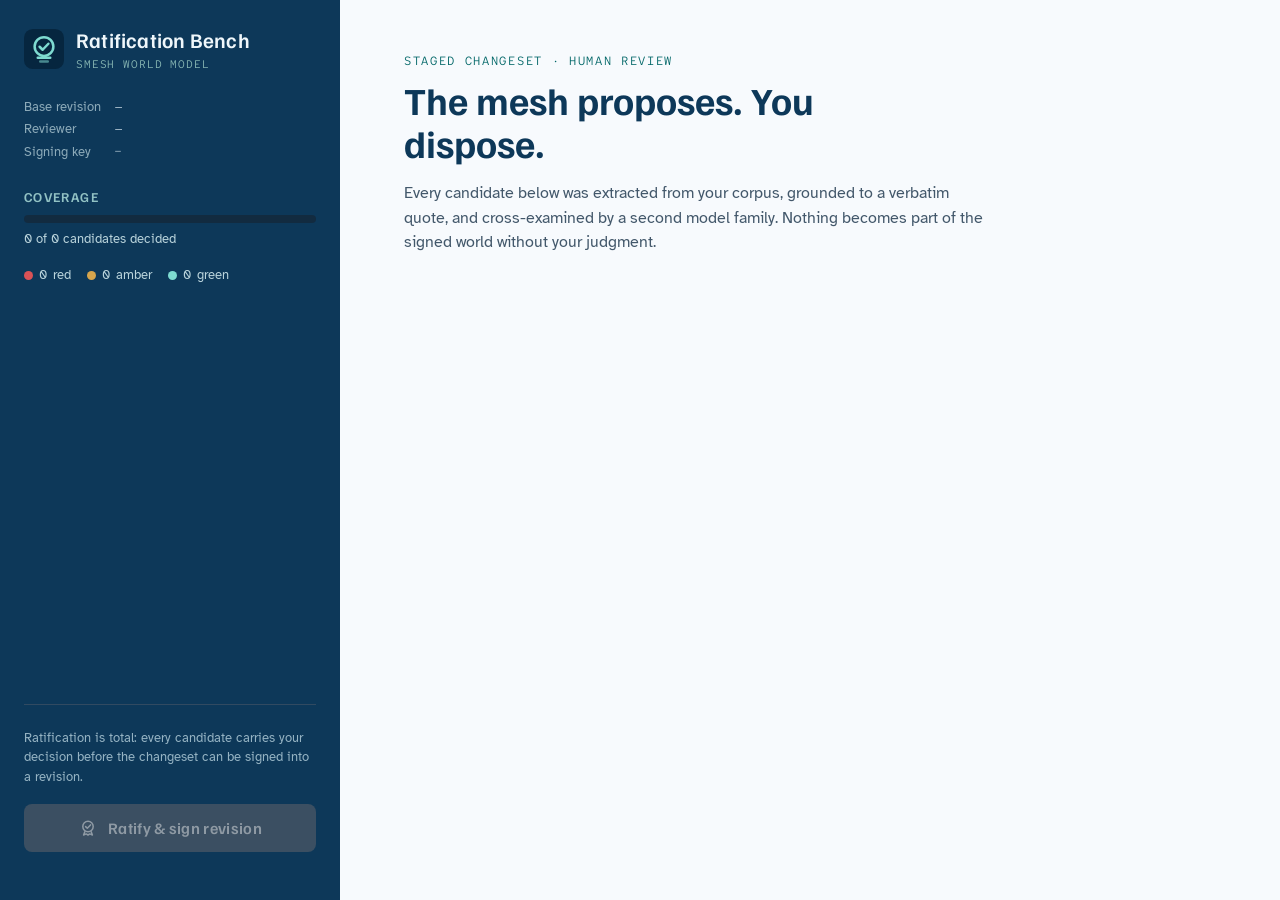
==== smesh-ratify/assets/index.html @ a7c9e63e "feat(world): smesh-ratify - the ratification bench (Phase 4) The human merge authority, made real: -" ====
<!doctype html>
<html lang="en">
<head>
<meta charset="utf-8">
<meta name="viewport" content="width=device-width, initial-scale=1">
<title>Ratification Bench — SMESH World Model</title>
<meta name="description" content="Review, amend, and sign the staged world-model changeset. The mesh proposes; you dispose.">
<meta name="theme-color" content="#05375E">
<meta property="og:title" content="Ratification Bench">
<meta property="og:description" content="Human sign-off over machine-extracted organizational knowledge.">
<link rel="icon" href='data:image/svg+xml,<svg xmlns="http://www.w3.org/2000/svg" viewBox="0 0 32 32"><rect width="32" height="32" rx="7" fill="%2305375E"/><circle cx="16" cy="14" r="7.5" fill="none" stroke="%236CDCD8" stroke-width="2"/><path d="M12.5 14.2l2.4 2.4 4.6-4.8" fill="none" stroke="%236CDCD8" stroke-width="2" stroke-linecap="round" stroke-linejoin="round"/><path d="M11 23h10" stroke="%236CDCD8" stroke-width="2" stroke-linecap="round"/><path d="M13 26h6" stroke="%236CDCD8" stroke-width="2" stroke-linecap="round" opacity=".55"/></svg>'>
<link rel="preconnect" href="https://fonts.googleapis.com">
<link rel="preconnect" href="https://fonts.gstatic.com" crossorigin>
<link href="https://fonts.googleapis.com/css2?family=Familjen+Grotesk:wght@500;600;700&family=Atkinson+Hyperlegible:ital,wght@0,400;0,700;1,400&family=Red+Hat+Mono:wght@400;500&display=swap" rel="stylesheet">
<style>
:root{
  --navy:oklch(0.33 0.075 247);          /* zuub #05375E */
  --navy-deep:oklch(0.26 0.06 247);
  --indigo:oklch(0.37 0.08 272);         /* zuub #2B3C6A */
  --blue:oklch(0.55 0.13 253);           /* zuub #1870C9 */
  --teal:oklch(0.83 0.09 187);           /* zuub #6CDCD8 */
  --teal-ink:oklch(0.46 0.085 195);
  --cyan:oklch(0.76 0.12 215);
  --paper:oklch(0.985 0.005 247);
  --paper-tint:oklch(0.958 0.013 247);   /* zuub #E9F1FB family */
  --paper-deep:oklch(0.93 0.02 247);
  --ink:oklch(0.29 0.05 247);
  --ink-soft:oklch(0.45 0.04 247);
  --ink-faint:oklch(0.58 0.03 247);
  --hairline:oklch(0.87 0.02 247);
  --red:oklch(0.5 0.16 22);
  --red-tint:oklch(0.95 0.025 22);
  --amber:oklch(0.55 0.11 70);
  --amber-tint:oklch(0.955 0.03 85);
  --green-ink:oklch(0.46 0.09 175);
  --green-tint:oklch(0.95 0.03 180);
  --space-xs:4px; --space-sm:8px; --space-md:16px; --space-lg:24px; --space-xl:48px; --space-2xl:96px;
  --font-display:"Familjen Grotesk",sans-serif;
  --font-body:"Atkinson Hyperlegible",sans-serif;
  --font-mono:"Red Hat Mono",monospace;
}
*{box-sizing:border-box;margin:0}
html{color-scheme:light}
body{
  font-family:var(--font-body);font-size:1rem;line-height:1.55;color:var(--ink);
  background:var(--paper);
  min-height:100vh;
}
::selection{background:var(--teal);color:var(--navy-deep)}

/* ---------- shell ---------- */
.shell{display:grid;grid-template-columns:340px 1fr;min-height:100vh}
@media (max-width:960px){.shell{grid-template-columns:1fr}}

/* ---------- rail ---------- */
.rail{
  background:var(--navy);color:oklch(0.93 0.02 230);
  padding:var(--space-lg) var(--space-lg) var(--space-xl);
  display:flex;flex-direction:column;gap:var(--space-lg);
  position:sticky;top:0;height:100vh;overflow-y:auto;
}
@media (max-width:960px){.rail{position:static;height:auto}}
.wordmark{display:flex;align-items:center;gap:12px}
.wordmark svg{flex:none}
.wordmark h1{font-family:var(--font-display);font-weight:600;font-size:1.3rem;letter-spacing:.01em;color:oklch(0.97 0.01 230)}
.wordmark small{display:block;font-family:var(--font-mono);font-size:.68rem;font-weight:400;color:oklch(0.75 0.05 190);letter-spacing:.08em;text-transform:uppercase}
.rail .kv{display:grid;grid-template-columns:auto 1fr;gap:2px 14px;font-size:.82rem}
.rail .kv dt{color:oklch(0.72 0.04 230)}
.rail .kv dd{font-family:var(--font-mono);font-size:.78rem;overflow-wrap:anywhere;color:oklch(0.9 0.02 230)}
.progress-block h2{font-family:var(--font-display);font-size:.85rem;font-weight:600;letter-spacing:.1em;text-transform:uppercase;color:oklch(0.78 0.05 200);margin-bottom:var(--space-sm)}
.meter{height:8px;border-radius:4px;background:oklch(0.28 0.05 247);overflow:hidden}
.meter i{display:block;height:100%;background:var(--teal);border-radius:4px;transition:width .5s cubic-bezier(.22,1,.36,1)}
.meter-label{margin-top:6px;font-size:.82rem;color:oklch(0.85 0.03 220)}
.lane-tally{display:flex;gap:var(--space-md);margin-top:var(--space-md);font-size:.8rem}
.lane-tally span{display:flex;align-items:center;gap:6px;color:oklch(0.85 0.03 220)}
.dot{width:9px;height:9px;border-radius:50%}
.dot.red{background:oklch(0.62 0.17 22)}.dot.amber{background:oklch(0.75 0.12 80)}.dot.green{background:var(--teal)}

.sign-block{margin-top:auto;padding-top:var(--space-lg);border-top:1px solid oklch(0.4 0.05 247)}
.sign-block p{font-size:.8rem;color:oklch(0.75 0.04 230);margin-bottom:var(--space-md)}
button.sign{
  width:100%;display:flex;align-items:center;justify-content:center;gap:10px;
  font-family:var(--font-display);font-weight:600;font-size:1rem;letter-spacing:.02em;
  padding:14px 18px;border-radius:8px;border:none;cursor:pointer;
  background:var(--teal);color:var(--navy-deep);
  transition:transform .15s ease,box-shadow .15s ease,background .15s ease;
}
button.sign:hover:not(:disabled){transform:translateY(-1px);box-shadow:0 6px 18px oklch(0.7 0.1 190 / .35)}
button.sign:disabled{background:oklch(0.42 0.04 247);color:oklch(0.68 0.02 247);cursor:not-allowed}
.receipt{
  border:1px solid oklch(0.55 0.08 190);border-radius:10px;padding:var(--space-md);
  background:oklch(0.3 0.06 240);
}
.receipt h3{font-family:var(--font-display);font-size:.95rem;color:var(--teal);display:flex;gap:8px;align-items:center;margin-bottom:8px}
.receipt code{font-family:var(--font-mono);font-size:.72rem;color:oklch(0.9 0.02 220);overflow-wrap:anywhere;display:block}
.receipt .meta{margin-top:8px;font-size:.78rem;color:oklch(0.78 0.04 220)}

/* ---------- bench ---------- */
.bench{padding:var(--space-xl) clamp(24px,5vw,72px) var(--space-2xl);max-width:1060px}
.bench-head{margin-bottom:var(--space-xl)}
.bench-head .eyebrow{font-family:var(--font-mono);font-size:.75rem;letter-spacing:.14em;text-transform:uppercase;color:var(--teal-ink)}
.bench-head h2{font-family:var(--font-display);font-weight:700;font-size:clamp(1.7rem,3.2vw,2.4rem);line-height:1.12;color:var(--navy);margin-top:6px;max-width:22ch}
.bench-head p{margin-top:var(--space-md);max-width:58ch;color:var(--ink-soft)}

section.lane{margin-bottom:var(--space-xl)}
.lane-head{display:flex;align-items:baseline;gap:14px;margin-bottom:var(--space-md);flex-wrap:wrap}
.lane-head svg{align-self:center;flex:none}
.lane-head h3{font-family:var(--font-display);font-weight:600;font-size:1.15rem;color:var(--navy)}
.lane-head .count{font-family:var(--font-mono);font-size:.78rem;color:var(--ink-faint)}
.lane-head .note{font-size:.85rem;color:var(--ink-faint);flex-basis:100%;max-width:60ch}
.lane-red .lane-head h3{color:var(--red)}
button.batch{
  margin-left:auto;font-family:var(--font-display);font-weight:600;font-size:.82rem;
  border:1.5px solid var(--teal-ink);color:var(--teal-ink);background:transparent;
  border-radius:6px;padding:7px 14px;cursor:pointer;transition:background .15s ease,color .15s ease;
}
button.batch:hover{background:var(--teal-ink);color:var(--paper)}

/* docket rows */
.docket{border-top:1px solid var(--hairline)}
.row{border-bottom:1px solid var(--hairline)}
.row-line{
  display:grid;grid-template-columns:26px 1fr auto;gap:var(--space-md);align-items:center;
  padding:14px 4px;cursor:pointer;transition:background .12s ease;
}
.row-line:hover{background:var(--paper-tint)}
.row.open .row-line{background:var(--paper-tint)}
.row-line .glyph{color:var(--ink-faint)}
.lane-red .row-line .glyph{color:var(--red)}
.claim{font-size:.98rem;overflow-wrap:anywhere}
.claim .s{font-weight:700;color:var(--navy)}
.claim .k{font-family:var(--font-mono);font-size:.72rem;color:var(--teal-ink);padding:0 2px}
.claim .o{color:var(--ink)}
.row-side{display:flex;align-items:center;gap:12px}
.votes{font-family:var(--font-mono);font-size:.74rem;color:var(--ink-faint);white-space:nowrap}
.votes b{color:var(--green-ink);font-weight:500}
.votes i{color:var(--red);font-style:normal}
.chip{
  font-family:var(--font-display);font-weight:600;font-size:.7rem;letter-spacing:.05em;
  padding:3px 10px;border-radius:99px;white-space:nowrap;
}
.chip.approve{background:var(--green-tint);color:var(--green-ink)}
.chip.edit{background:var(--paper-deep);color:var(--indigo)}
.chip.reject{background:var(--red-tint);color:var(--red)}
.chip.defer{background:var(--amber-tint);color:var(--amber)}
.chip.pending{background:transparent;color:var(--ink-faint);border:1px dashed var(--hairline)}

/* expanded evidence */
.row-detail{display:grid;grid-template-rows:0fr;transition:grid-template-rows .35s cubic-bezier(.22,1,.36,1)}
.row.open .row-detail{grid-template-rows:1fr}
.row-detail>div{overflow:hidden}
.detail-inner{padding:6px 4px var(--space-lg) 42px;display:grid;gap:var(--space-md)}
@media (max-width:700px){.detail-inner{padding-left:4px}}
.evidence{background:var(--paper-tint);border:1px solid var(--hairline);border-radius:10px;padding:var(--space-md)}
.evidence-src{display:flex;align-items:center;gap:8px;font-family:var(--font-mono);font-size:.72rem;color:var(--ink-soft);margin-bottom:10px;flex-wrap:wrap}
.evidence-src .anchor{color:var(--teal-ink)}
.evidence blockquote{font-size:.92rem;color:var(--ink-soft);max-width:70ch}
.evidence mark{background:oklch(0.9 0.07 187);color:var(--navy-deep);padding:1px 2px;border-radius:2px}
.verdicts{display:grid;gap:6px}
.verdict{display:flex;gap:10px;align-items:baseline;font-size:.85rem}
.verdict .who{font-family:var(--font-mono);font-size:.7rem;white-space:nowrap;color:var(--ink-faint)}
.verdict.corroborate .word{color:var(--green-ink);font-weight:700}
.verdict.refute .word{color:var(--red);font-weight:700}
.verdict .why{color:var(--ink-soft)}
.actions{display:flex;gap:10px;flex-wrap:wrap}
.actions button{
  display:flex;align-items:center;gap:7px;
  font-family:var(--font-display);font-weight:600;font-size:.84rem;
  padding:8px 16px;border-radius:7px;cursor:pointer;border:1.5px solid transparent;
  transition:transform .12s ease,background .12s ease;
}
.actions button:active{transform:scale(.97)}
.actions .approve{background:var(--navy);color:var(--paper)}
.actions .approve:hover{background:var(--navy-deep)}
.actions .edit{border-color:var(--hairline);background:var(--paper);color:var(--indigo)}
.actions .edit:hover{border-color:var(--indigo)}
.actions .reject{border-color:var(--red-tint);background:var(--red-tint);color:var(--red)}
.actions .defer{border-color:var(--hairline);background:var(--paper);color:var(--amber)}
.edit-form{display:none;grid-template-columns:1fr;gap:8px;background:var(--paper-deep);border-radius:10px;padding:var(--space-md)}
.edit-form.on{display:grid}
.edit-form label{font-family:var(--font-mono);font-size:.68rem;letter-spacing:.06em;text-transform:uppercase;color:var(--ink-faint)}
.edit-form input{
  font-family:var(--font-body);font-size:.9rem;padding:8px 10px;border-radius:6px;
  border:1px solid var(--hairline);background:var(--paper);color:var(--ink);width:100%;
}
.edit-form input:focus{outline:2px solid var(--teal);outline-offset:1px;border-color:transparent}
.edit-form .row2{display:flex;gap:10px;justify-content:flex-end;margin-top:4px}
.edit-form .save{background:var(--teal-ink);color:var(--paper);border:none;border-radius:6px;padding:8px 16px;font-family:var(--font-display);font-weight:600;cursor:pointer}
.edit-form .cancel{background:transparent;border:none;color:var(--ink-faint);cursor:pointer;font-size:.84rem}

/* transparency ledger */
.transparency{margin-top:var(--space-2xl);border-top:1px solid var(--hairline);padding-top:var(--space-lg)}
.transparency h3{font-family:var(--font-display);font-size:1rem;color:var(--navy);display:flex;gap:10px;align-items:center}
.transparency p.note{font-size:.85rem;color:var(--ink-faint);margin:6px 0 var(--space-md);max-width:60ch}
.reject-row{display:grid;grid-template-columns:auto 1fr;gap:4px 12px;padding:10px 0;border-bottom:1px solid var(--hairline);font-size:.85rem}
.reject-row .who{font-family:var(--font-mono);font-size:.7rem;color:var(--ink-faint)}
.reject-row .what{color:var(--ink-soft);text-decoration:line-through;text-decoration-color:oklch(0.6 0.1 22 / .6)}
.reject-row .why{grid-column:2;font-size:.78rem;color:var(--red)}

/* toast + empty */
.toast{
  position:fixed;bottom:24px;right:24px;background:var(--navy);color:var(--paper);
  font-family:var(--font-display);font-size:.9rem;padding:12px 18px;border-radius:8px;
  opacity:0;transform:translateY(8px);transition:opacity .25s ease,transform .25s ease;pointer-events:none;
  box-shadow:0 8px 30px oklch(0.3 0.06 247 / .35);
}
.toast.on{opacity:1;transform:none}
.empty{padding:var(--space-2xl) 0;text-align:left;max-width:52ch}
.empty h3{font-family:var(--font-display);color:var(--navy);font-size:1.3rem;margin-bottom:10px}
.empty p{color:var(--ink-soft);font-size:.95rem}
.empty code{font-family:var(--font-mono);font-size:.8rem;background:var(--paper-tint);padding:2px 6px;border-radius:4px}

@media (prefers-reduced-motion:reduce){
  *,*::before,*::after{transition-duration:.01ms!important;animation-duration:.01ms!important}
}
</style>
</head>
<body>
<!-- icon sprite: hand-drawn 20px grid, 1.5px stroke -->
<svg width="0" height="0" style="position:absolute" aria-hidden="true">
  <defs>
    <symbol id="i-seal" viewBox="0 0 20 20"><circle cx="10" cy="8.5" r="5.2" fill="none" stroke="currentColor" stroke-width="1.5"/><path d="M7.6 8.6l1.7 1.7 3.2-3.4" fill="none" stroke="currentColor" stroke-width="1.5" stroke-linecap="round" stroke-linejoin="round"/><path d="M7 13.2L5.6 17l2.6-1.1L10 17l1.8-1.1L14.4 17 13 13.2" fill="none" stroke="currentColor" stroke-width="1.5" stroke-linejoin="round"/></symbol>
    <symbol id="i-scale" viewBox="0 0 20 20"><path d="M10 3v13M6.5 16h7" fill="none" stroke="currentColor" stroke-width="1.5" stroke-linecap="round"/><path d="M10 4.5L4.8 6.2m5.2-1.7l5.2 1.7" fill="none" stroke="currentColor" stroke-width="1.5" stroke-linecap="round"/><path d="M2.8 10.4a2 2 0 004 0zm9.4 0a2 2 0 004 0z" fill="none" stroke="currentColor" stroke-width="1.5" stroke-linejoin="round"/><path d="M4.8 6.4l-2 4m2-4l2 4m8.4-4l-2 4m2-4l2 4" fill="none" stroke="currentColor" stroke-width="1.5" stroke-linecap="round"/></symbol>
    <symbol id="i-quote" viewBox="0 0 20 20"><path d="M4 12.5c0-3.6 1.8-6 4.5-7.3l.7 1.2C7.4 7.5 6.6 8.8 6.4 10c1.4 0 2.5 1 2.5 2.4A2.4 2.4 0 016.4 15 2.5 2.5 0 014 12.5zm7 0c0-3.6 1.8-6 4.5-7.3l.7 1.2c-1.8 1.1-2.6 2.4-2.8 3.6 1.4 0 2.5 1 2.5 2.4a2.4 2.4 0 01-2.5 2.6 2.5 2.5 0 01-2.4-2.5z" fill="currentColor"/></symbol>
    <symbol id="i-doc-md" viewBox="0 0 20 20"><rect x="3.5" y="2.5" width="13" height="15" rx="2" fill="none" stroke="currentColor" stroke-width="1.5"/><path d="M6.5 13V8l2 2.4L10.5 8v5m2.8-5v5m0 0l-1.6-1.7m1.6 1.7l1.6-1.7" fill="none" stroke="currentColor" stroke-width="1.3" stroke-linecap="round" stroke-linejoin="round"/></symbol>
    <symbol id="i-doc-eml" viewBox="0 0 20 20"><rect x="2.5" y="4.5" width="15" height="11" rx="2" fill="none" stroke="currentColor" stroke-width="1.5"/><path d="M3.5 6l6.5 5 6.5-5" fill="none" stroke="currentColor" stroke-width="1.5" stroke-linecap="round" stroke-linejoin="round"/></symbol>
    <symbol id="i-doc-pdf" viewBox="0 0 20 20"><path d="M5 2.5h6.5L16 7v8.5a2 2 0 01-2 2H5a2 2 0 01-2-2v-11a2 2 0 012-2z" fill="none" stroke="currentColor" stroke-width="1.5" stroke-linejoin="round"/><path d="M11.5 3v4H16" fill="none" stroke="currentColor" stroke-width="1.5" stroke-linejoin="round"/><path d="M6.2 14.2c1.8-.6 5-4.6 4.4-6.2-.2-.6-1-.6-1.2 0-.5 1.4 1.6 4.8 3.6 5.4" fill="none" stroke="currentColor" stroke-width="1.3" stroke-linecap="round"/></symbol>
    <symbol id="i-check" viewBox="0 0 20 20"><path d="M4 10.5l4 4L16.5 6" fill="none" stroke="currentColor" stroke-width="1.8" stroke-linecap="round" stroke-linejoin="round"/></symbol>
    <symbol id="i-pen" viewBox="0 0 20 20"><path d="M12.8 3.8l3.4 3.4L7.5 16H4v-3.5zM11.4 5.2l3.4 3.4" fill="none" stroke="currentColor" stroke-width="1.5" stroke-linecap="round" stroke-linejoin="round"/></symbol>
    <symbol id="i-x" viewBox="0 0 20 20"><path d="M5.5 5.5l9 9m0-9l-9 9" fill="none" stroke="currentColor" stroke-width="1.7" stroke-linecap="round"/></symbol>
    <symbol id="i-clock" viewBox="0 0 20 20"><circle cx="10" cy="10" r="7" fill="none" stroke="currentColor" stroke-width="1.5"/><path d="M10 6v4.3l2.8 1.6" fill="none" stroke="currentColor" stroke-width="1.5" stroke-linecap="round"/></symbol>
    <symbol id="i-shield" viewBox="0 0 20 20"><path d="M10 2.5l6 2.2v4.8c0 3.6-2.4 6.4-6 8-3.6-1.6-6-4.4-6-8V4.7z" fill="none" stroke="currentColor" stroke-width="1.5" stroke-linejoin="round"/><path d="M7.3 9.8l1.9 1.9 3.5-3.7" fill="none" stroke="currentColor" stroke-width="1.5" stroke-linecap="round" stroke-linejoin="round"/></symbol>
    <symbol id="i-fork" viewBox="0 0 20 20"><path d="M6 4.5v6a3.5 3.5 0 003.5 3.5h1A3.5 3.5 0 0014 10.5v-6" fill="none" stroke="currentColor" stroke-width="1.5" stroke-linecap="round"/><circle cx="6" cy="3.8" r="1.6" fill="none" stroke="currentColor" stroke-width="1.4"/><circle cx="14" cy="3.8" r="1.6" fill="none" stroke="currentColor" stroke-width="1.4"/><circle cx="10" cy="16.2" r="1.6" fill="none" stroke="currentColor" stroke-width="1.4"/></symbol>
    <symbol id="i-firewall" viewBox="0 0 20 20"><path d="M3 5.5h14M3 9.5h14M3 13.5h14" stroke="currentColor" stroke-width="1.5" stroke-linecap="round"/><path d="M7 5.5v4m6-4v4m-3 4v4M3 17.5h14" stroke="currentColor" stroke-width="1.5" stroke-linecap="round"/></symbol>
  </defs>
</svg>

<div class="shell">
  <aside class="rail">
    <div class="wordmark">
      <svg width="40" height="40" viewBox="0 0 32 32"><rect width="32" height="32" rx="7" fill="oklch(0.26 0.06 247)"/><circle cx="16" cy="14" r="7.5" fill="none" stroke="oklch(0.83 0.09 187)" stroke-width="2"/><path d="M12.5 14.2l2.4 2.4 4.6-4.8" fill="none" stroke="oklch(0.83 0.09 187)" stroke-width="2" stroke-linecap="round" stroke-linejoin="round"/><path d="M11 23h10" stroke="oklch(0.83 0.09 187)" stroke-width="2" stroke-linecap="round"/><path d="M13 26h6" stroke="oklch(0.83 0.09 187)" stroke-width="2" stroke-linecap="round" opacity=".55"/></svg>
      <h1>Ratification Bench<small>smesh world model</small></h1>
    </div>

    <dl class="kv">
      <dt>Base revision</dt><dd id="base-rev">—</dd>
      <dt>Reviewer</dt><dd id="reviewer">—</dd>
      <dt>Signing key</dt><dd id="vkey" style="font-size:.65rem">—</dd>
    </dl>

    <div class="progress-block">
      <h2>Coverage</h2>
      <div class="meter"><i id="meter" style="width:0%"></i></div>
      <div class="meter-label"><span id="decided">0</span> of <span id="total">0</span> candidates decided</div>
      <div class="lane-tally">
        <span><span class="dot red"></span><span id="tally-red">0</span> red</span>
        <span><span class="dot amber"></span><span id="tally-amber">0</span> amber</span>
        <span><span class="dot green"></span><span id="tally-green">0</span> green</span>
      </div>
    </div>

    <div class="sign-block" id="sign-block">
      <p>Ratification is total: every candidate carries your decision before the changeset can be signed into a revision.</p>
      <button class="sign" id="sign-btn" disabled>
        <svg width="20" height="20"><use href="#i-seal"/></svg>
        Ratify &amp; sign revision
      </button>
    </div>
  </aside>

  <main class="bench">
    <header class="bench-head">
      <span class="eyebrow">staged changeset · human review</span>
      <h2>The mesh proposes. You dispose.</h2>
      <p>Every candidate below was extracted from your corpus, grounded to a verbatim quote, and cross-examined by a second model family. Nothing becomes part of the signed world without your judgment.</p>
    </header>
    <div id="lanes"></div>
    <div id="transparency"></div>
  </main>
</div>

<div class="toast" id="toast"></div>

<script>
const LANES = [
  {id:"Red",   icon:"i-scale",  title:"Requires your judgment",
   note:"Contested: live evidence on both sides. The mesh does not resolve these — you do."},
  {id:"Amber", icon:"i-shield", title:"Review individually",
   note:"Normative or single-corroborator claims. Read the evidence before approving."},
  {id:"Green", icon:"i-check",  title:"Batch — spot-check",
   note:"High-consensus, exact-quote, low-risk. One gesture approves the lane; expand any row to verify."},
];
const DOC_ICON = n => n.endsWith(".pdf") ? "i-doc-pdf" : n.endsWith(".eml") ? "i-doc-eml" : "i-doc-md";
const esc = s => String(s).replace(/[&<>"']/g, c => ({"&":"&amp;","<":"&lt;",">":"&gt;",'"':"&quot;","'":"&#39;"}[c]));

let STATE = null;
const open = new Set();

async function load(){
  STATE = await (await fetch("/api/state")).json();
  render();
}

function decisionChip(d){
  if(!d) return `<span class="chip pending">undecided</span>`;
  if(d === "Approve" || d.Approve !== undefined) return `<span class="chip approve">approved</span>`;
  if(d === "Defer" || d.Defer !== undefined) return `<span class="chip defer">deferred</span>`;
  if(d.Reject) return `<span class="chip reject">rejected</span>`;
  if(d.Edit) return `<span class="chip edit">amended</span>`;
  return `<span class="chip pending">undecided</span>`;
}

function evidenceHtml(ev){
  const ctx = esc(ev.context);
  const q = esc(ev.quote);
  const marked = ctx.includes(q) ? ctx.replace(q, `<mark>${q}</mark>`) : `${ctx}<br><mark>${q}</mark>`;
  return `<div class="evidence">
    <div class="evidence-src">
      <svg width="16" height="16"><use href="#${DOC_ICON(ev.doc_name)}"/></svg>
      <span>${esc(ev.doc_name)}</span><span>·</span><span class="anchor">${esc(ev.anchor)}</span>
    </div>
    <blockquote>…${marked}…</blockquote>
  </div>`;
}

function rowHtml(c){
  const d = c.decision;
  const detailId = `d-${btoa(unescape(encodeURIComponent(c.key))).replace(/[^a-zA-Z0-9]/g,"")}`;
  return `<div class="row ${open.has(c.key) ? "open" : ""}" data-key="${esc(c.key)}">
    <div class="row-line" role="button" aria-expanded="${open.has(c.key)}" aria-controls="${detailId}" tabindex="0">
      <svg class="glyph" width="18" height="18"><use href="#${c.lane === "Red" ? "i-fork" : "i-quote"}"/></svg>
      <div class="claim"><span class="s">${esc(c.subject)}</span> <span class="k">—[${esc(c.kind)}]→</span> <span class="o">${esc(c.object)}</span></div>
      <div class="row-side">
        <span class="votes"><b>+${c.corroborations}</b>/<i>−${c.refutations}</i></span>
        ${decisionChip(d)}
      </div>
    </div>
    <div class="row-detail" id="${detailId}"><div><div class="detail-inner">
      ${c.evidence.map(evidenceHtml).join("")}
      <div class="verdicts">${c.verdicts.map(v => `
        <div class="verdict ${v.judgment.toLowerCase()}">
          <span class="who">${esc(v.by)}</span>
          <span class="word">${v.judgment === "Corroborate" ? "corroborates" : "refutes"}</span>
          <span class="why">${esc(v.rationale)}</span>
        </div>`).join("")}
      </div>
      <div class="actions">
        <button class="approve" data-act="approve"><svg width="16" height="16"><use href="#i-check"/></svg>Approve</button>
        <button class="edit" data-act="show-edit"><svg width="16" height="16"><use href="#i-pen"/></svg>Amend</button>
        <button class="reject" data-act="reject"><svg width="16" height="16"><use href="#i-x"/></svg>Reject</button>
        <button class="defer" data-act="defer"><svg width="16" height="16"><use href="#i-clock"/></svg>Defer for evidence</button>
      </div>
      <form class="edit-form" data-key="${esc(c.key)}">
        <label>Subject <input name="subject" value="${esc(c.subject)}"></label>
        <label>Kind <input name="kind" value="${esc(c.kind)}"></label>
        <label>Object <input name="object" value="${esc(c.object)}"></label>
        <div class="row2">
          <button type="button" class="cancel">Cancel</button>
          <button type="submit" class="save">Save amendment — your version wins</button>
        </div>
      </form>
    </div></div></div>
  </div>`;
}

function render(){
  const s = STATE;
  document.getElementById("base-rev").textContent = s.base_rev;
  document.getElementById("reviewer").textContent = s.reviewer;
  document.getElementById("vkey").textContent = s.verifying_key.slice(0,16) + "…" + s.verifying_key.slice(-8);
  const p = s.progress;
  document.getElementById("meter").style.width = p.total ? (100 * p.decided / p.total) + "%" : "0%";
  document.getElementById("decided").textContent = p.decided;
  document.getElementById("total").textContent = p.total;
  document.getElementById("tally-red").textContent = p.red;
  document.getElementById("tally-amber").textContent = p.amber;
  document.getElementById("tally-green").textContent = p.green;

  const lanesEl = document.getElementById("lanes");
  if(!s.candidates.length){
    lanesEl.innerHTML = `<div class="empty">
      <h3>No staged changeset yet</h3>
      <p>Run the refinery to produce one: <code>cargo run -p smesh-refinery</code> writes
      <code>refinery-staged.json</code>, then start this bench pointed at it.</p></div>`;
  } else {
    lanesEl.innerHTML = LANES.map(lane => {
      const rows = s.candidates.filter(c => c.lane === lane.id);
      if(!rows.length) return "";
      const batch = lane.id === "Green" && !s.signed
        ? `<button class="batch" id="batch-green">Approve remaining ${rows.filter(c => !c.decision).length} green</button>` : "";
      return `<section class="lane lane-${lane.id.toLowerCase()}">
        <div class="lane-head">
          <svg width="20" height="20" style="color:${lane.id === "Red" ? "var(--red)" : lane.id === "Amber" ? "var(--amber)" : "var(--green-ink)"}"><use href="#${lane.icon}"/></svg>
          <h3>${lane.title}</h3><span class="count">${rows.length}</span>${batch}
          <span class="note">${lane.note}</span>
        </div>
        <div class="docket">${rows.map(rowHtml).join("")}</div>
      </section>`;
    }).join("");
  }

  const t = document.getElementById("transparency");
  const rejected = s.rejected || [];
  t.innerHTML = `<div class="transparency">
    <h3><svg width="18" height="18"><use href="#i-firewall"/></svg>Confabulation firewall — ${rejected.length} emission${rejected.length === 1 ? "" : "s"} refused</h3>
    <p class="note">Extractor claims whose quotes were not found verbatim in any document. Shown for transparency; they never reached this bench as candidates.</p>
    ${rejected.map(r => `<div class="reject-row"><span class="who">${esc(r.role)}</span><span class="what">${esc(r.summary)}</span><span class="why">${esc(r.reason)}</span></div>`).join("") || `<p class="note">Nothing refused this run — every emission grounded.</p>`}
  </div>`;

  const signBtn = document.getElementById("sign-btn");
  const signBlock = document.getElementById("sign-block");
  if(s.signed){
    signBlock.innerHTML = `<div class="receipt">
      <h3><svg width="18" height="18"><use href="#i-seal"/></svg>Revision signed</h3>
      <code>${esc(s.signed.new_rev)}</code>
      <div class="meta">${s.signed.edges} edges · ratified by ${esc(s.signed.reviewer)} · from ${esc(s.signed.base_rev)}</div>
    </div>`;
  } else {
    signBtn.disabled = p.decided < p.total || p.total === 0;
  }
  wire();
}

function toast(msg){
  const el = document.getElementById("toast");
  el.textContent = msg;
  el.classList.add("on");
  clearTimeout(el._t);
  el._t = setTimeout(() => el.classList.remove("on"), 2600);
}

async function decide(key, body){
  const res = await fetch("/api/decision", {method:"POST", headers:{"content-type":"application/json"},
    body: JSON.stringify({key, ...body})});
  if(!res.ok){ toast(await res.text()); return; }
  await load();
}

function wire(){
  document.querySelectorAll(".row-line").forEach(line => {
    const key = line.parentElement.dataset.key;
    const toggle = () => { open.has(key) ? open.delete(key) : open.add(key); render(); };
    line.onclick = toggle;
    line.onkeydown = e => { if(e.key === "Enter" || e.key === " "){ e.preventDefault(); toggle(); } };
  });
  document.querySelectorAll(".actions button").forEach(btn => {
    btn.onclick = e => {
      e.stopPropagation();
      const row = btn.closest(".row");
      const key = row.dataset.key;
      const act = btn.dataset.act;
      if(act === "show-edit"){ row.querySelector(".edit-form").classList.toggle("on"); return; }
      if(act === "reject"){
        const reason = prompt("Reason for rejection (recorded, feeds expert reputation):", "");
        if(reason === null) return;
        decide(key, {action:"reject", reason});
        return;
      }
      decide(key, {action:act});
    };
  });
  document.querySelectorAll(".edit-form").forEach(f => {
    f.onsubmit = e => {
      e.preventDefault();
      decide(f.dataset.key, {action:"edit",
        subject: f.subject.value, kind: f.kind.value, object: f.object.value});
    };
    f.querySelector(".cancel").onclick = () => f.classList.remove("on");
  });
  const batch = document.getElementById("batch-green");
  if(batch) batch.onclick = async () => {
    const res = await fetch("/api/approve-green", {method:"POST"});
    if(res.ok){ const j = await res.json(); toast(`${j.approved} green candidates approved`); }
    await load();
  };
  const signBtn = document.getElementById("sign-btn");
  if(signBtn) signBtn.onclick = async () => {
    const res = await fetch("/api/ratify", {method:"POST"});
    if(!res.ok){ toast(await res.text()); return; }
    const j = await res.json();
    toast(`Signed: revision ${j.new_rev.slice(0,12)}…`);
    await load();
  };
}

load();
</script>
</body>
</html>
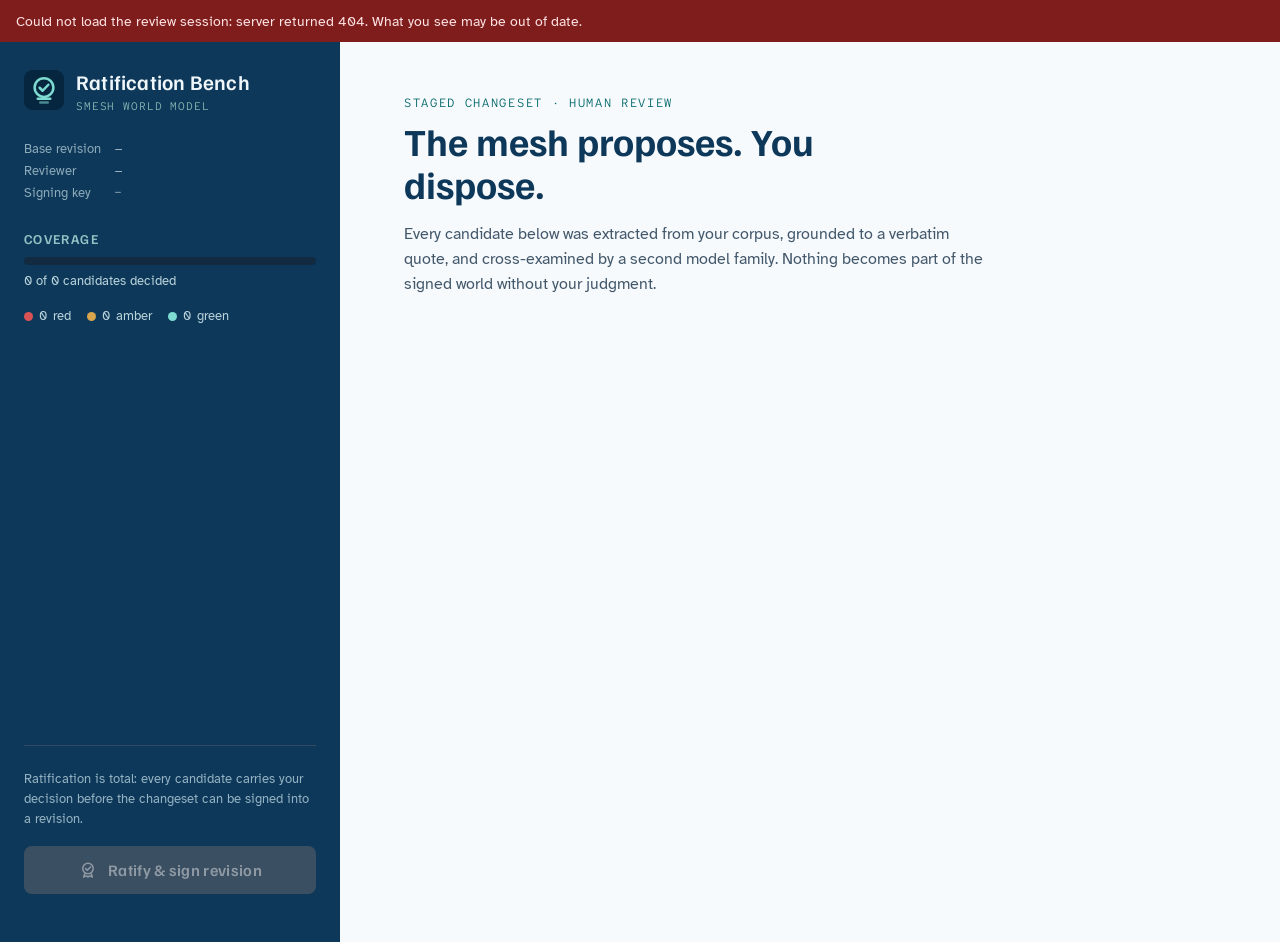
==== commit e42349b6: "fix(world): the remaining review findings Eight, none in the signed path, but several with consequen" ====
--- a/smesh-ratify/assets/index.html
+++ b/smesh-ratify/assets/index.html
@@ -213,9 +213,17 @@
 @media (prefers-reduced-motion:reduce){
   *,*::before,*::after{transition-duration:.01ms!important;animation-duration:.01ms!important}
 }
+
+/* A visible focus ring. Ratification is a keyboard-driven review, and a
+   control you cannot see yourself on is one you can approve by accident. */
+#errorbar{background:#7f1d1d;color:#fee2e2;padding:.6rem 1rem;font-size:.9rem}
+a:focus-visible, button:focus-visible, [tabindex]:focus-visible, summary:focus-visible{
+  outline:3px solid #60a5fa; outline-offset:2px; border-radius:2px;
+}
 </style>
 </head>
 <body>
+<div id="errorbar" role="alert" hidden></div>
 <!-- icon sprite: hand-drawn 20px grid, 1.5px stroke -->
 <svg width="0" height="0" style="position:absolute" aria-hidden="true">
   <defs>
@@ -296,9 +304,27 @@
 let STATE = null;
 const open = new Set();
 
+function showError(msg){
+  const bar = document.getElementById("errorbar");
+  if(!bar) return;
+  bar.textContent = msg;
+  bar.hidden = false;
+}
+
 async function load(){
-  STATE = await (await fetch("/api/state")).json();
-  render();
+  // A failed fetch used to reject silently and leave the last render on
+  // screen, so a reviewer could go on approving against state the server had
+  // already moved past. Say so instead.
+  try {
+    const res = await fetch("/api/state");
+    if(!res.ok) throw new Error(`server returned ${res.status}`);
+    STATE = await res.json();
+    const bar = document.getElementById("errorbar");
+    if(bar) bar.hidden = true;
+    render();
+  } catch (e) {
+    showError(`Could not load the review session: ${e.message}. What you see may be out of date.`);
+  }
 }
 
 function decisionChip(d){
@@ -313,7 +339,15 @@
 function evidenceHtml(ev){
   const ctx = esc(ev.context);
   const q = esc(ev.quote);
-  const marked = ctx.includes(q) ? ctx.replace(q, `<mark>${q}</mark>`) : `${ctx}<br><mark>${q}</mark>`;
+  // String.replace expands $& $` $' and $1 in the replacement, so a quote
+  // containing a dollar sign is rendered as something the document does not
+  // say. This is the text a reviewer reads before approving, so a mangled
+  // quote means approving something they were never shown. Splice by index
+  // instead, and only mark the first occurrence.
+  const at = ctx.indexOf(q);
+  const marked = at === -1
+    ? `${ctx}<br><mark>${q}</mark>`
+    : ctx.slice(0, at) + `<mark>${q}</mark>` + ctx.slice(at + q.length);
   return `<div class="evidence">
     <div class="evidence-src">
       <svg width="16" height="16"><use href="#${DOC_ICON(ev.doc_name)}"/></svg>
@@ -469,8 +503,16 @@
   });
   const batch = document.getElementById("batch-green");
   if(batch) batch.onclick = async () => {
+    // A failure here silently did nothing, and the reload made it look like a
+    // deliberate no-op. Bulk approval is exactly the action a reviewer must not
+    // be wrong about having taken.
     const res = await fetch("/api/approve-green", {method:"POST"});
-    if(res.ok){ const j = await res.json(); toast(`${j.approved} green candidates approved`); }
+    if(res.ok){
+      const j = await res.json();
+      toast(`${j.approved} green candidates approved`);
+    } else {
+      showError(`Bulk approval failed (${res.status}). Nothing was approved.`);
+    }
     await load();
   };
   const signBtn = document.getElementById("sign-btn");
